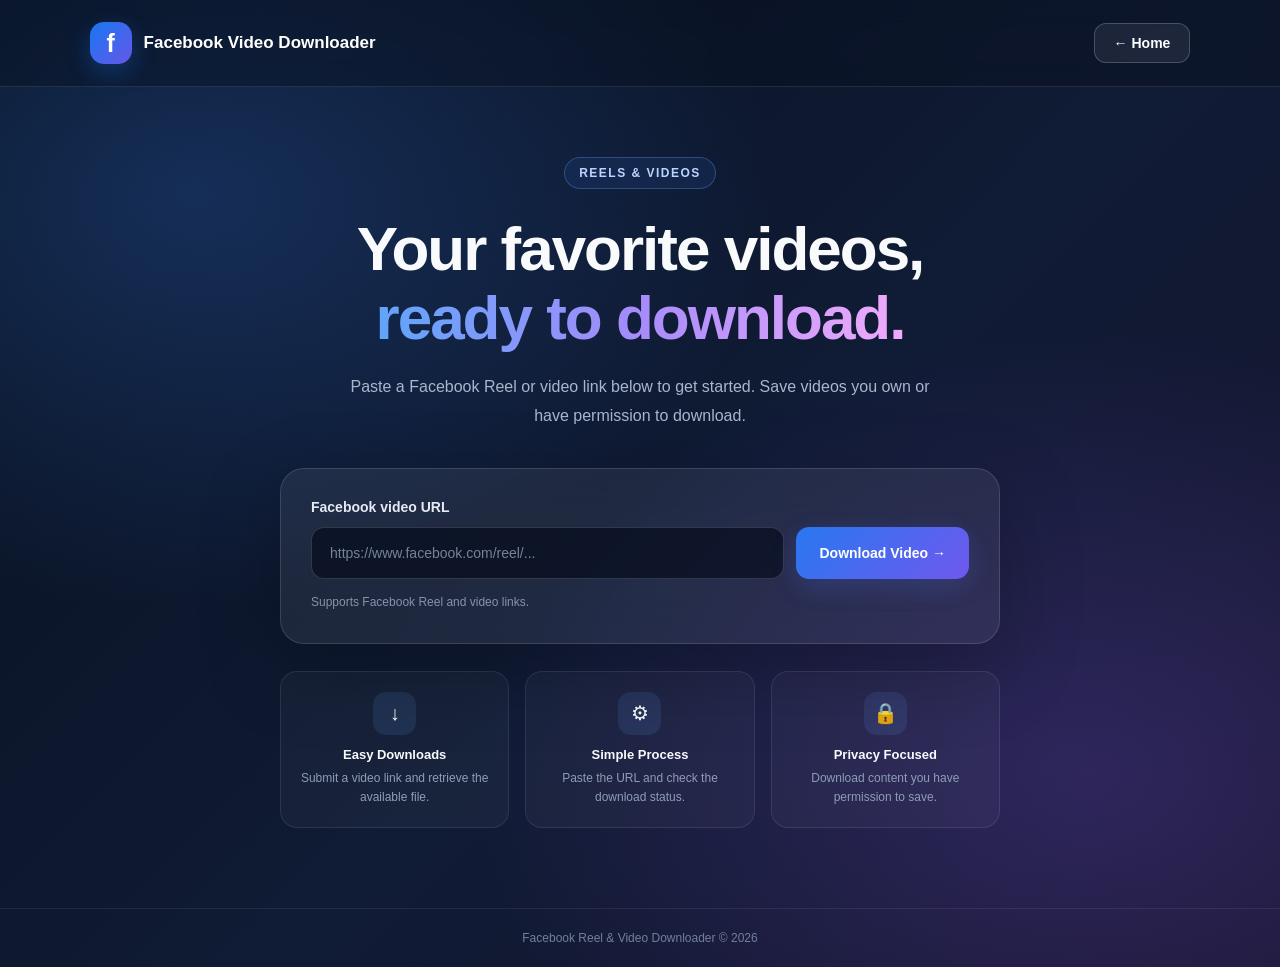
==== facebook-downloader/templates/index.html @ f5438c51 "Add files via upload" ====
<!doctype html>
<html lang="en">
  <head>
    <meta charset="UTF-8" />
    <meta name="viewport" content="width=device-width, initial-scale=1.0" />
    <title>Facebook Reel & Video Downloader</title>
    <link rel="stylesheet" href="/facebook-downloader/static/style.css" />
  </head>
  <body>
    <header class="navbar">
      <a class="brand" href="/">
        <span class="brand-icon">f</span>
        <span>Facebook Video Downloader</span>
      </a>
      <a class="home-button" href="/">&#8592; Home</a>
    </header>

    <main class="main-container">
      <div class="eyebrow">REELS &amp; VIDEOS</div>

      <h1>
        Your favorite videos,<br />
        <span>ready to download.</span>
      </h1>

      <p class="subtitle">
        Paste a Facebook Reel or video link below to get started. Save videos
        you own or have permission to download.
      </p>

      <section class="download-card">
        <form id="downloadForm">
          <label for="videoUrl">Facebook video URL</label>

          <div class="input-row">
            <input
              type="url"
              id="videoUrl"
              name="url"
              placeholder="https://www.facebook.com/reel/..."
              required
            />
            <button id="downloadButton" type="submit">
              Download Video &#8594;
            </button>
          </div>

          <p class="hint">Supports Facebook Reel and video links.</p>
        </form>

        <div id="status" class="status" role="status" aria-live="polite"></div>
      </section>

      <section class="features">
        <article class="feature">
          <div class="feature-icon">&#8595;</div>
          <div>
            <h3>Easy Downloads</h3>
            <p>Submit a video link and retrieve the available file.</p>
          </div>
        </article>

        <article class="feature">
          <div class="feature-icon">&#9881;</div>
          <div>
            <h3>Simple Process</h3>
            <p>Paste the URL and check the download status.</p>
          </div>
        </article>

        <article class="feature">
          <div class="feature-icon">&#128274;</div>
          <div>
            <h3>Privacy Focused</h3>
            <p>Download content you have permission to save.</p>
          </div>
        </article>
      </section>
    </main>

    <footer>Facebook Reel &amp; Video Downloader &copy; 2026</footer>

    <script>
      const form = document.getElementById("downloadForm");
      const urlInput = document.getElementById("videoUrl");
      const downloadButton = document.getElementById("downloadButton");
      const statusBox = document.getElementById("status");

      const API_BASE = "/facebook-downloader";

      function showStatus(message, type = "") {
        statusBox.style.display = "block";
        statusBox.className = "status " + type;
        statusBox.replaceChildren(document.createTextNode(message));
      }

      function addDownloadLink(url) {
        const link = document.createElement("a");
        link.className = "file-button";
        link.href = url;
        link.textContent = "Download File";
        statusBox.appendChild(document.createElement("br"));
        statusBox.appendChild(link);
      }

      async function readResponse(response) {
        const data = await response.json().catch(() => ({}));
        if (!response.ok) {
          throw new Error(data.error || "The request failed.");
        }
        return data;
      }

      form.addEventListener("submit", async (event) => {
        event.preventDefault();

        const url = urlInput.value.trim();
        if (!url) {
          showStatus("Please enter a Facebook video URL.", "error");
          return;
        }

        downloadButton.disabled = true;
        downloadButton.textContent = "Processing...";
        showStatus("Submitting your video link...");

        try {
          const response = await fetch(`${API_BASE}/download`, {
            method: "POST",
            headers: { "Content-Type": "application/json" },
            body: JSON.stringify({ url }),
          });

          const job = await readResponse(response);
          showStatus("Download started. Checking video status...");

          for (let attempt = 0; attempt < 100; attempt++) {
            await new Promise((resolve) => setTimeout(resolve, 2000));

            const statusResponse = await fetch(
              `${API_BASE}/status/${encodeURIComponent(job.job_id)}`,
            );
            const current = await readResponse(statusResponse);

            if (current.status === "completed") {
              showStatus(
                `Video is ready (${(current.size_bytes / 1048576).toFixed(2)} MB).`,
                "success",
              );
              addDownloadLink(
                `${API_BASE}/file/${encodeURIComponent(job.job_id)}`,
              );
              return;
            }

            if (["failed", "rejected"].includes(current.status)) {
              throw new Error(current.error || "Download failed.");
            }

            showStatus(
              current.status === "queued"
                ? "Your download is queued..."
                : "Downloading video. Please wait...",
            );
          }

          throw new Error("Download timed out. Please try again.");
        } catch (error) {
          showStatus(error.message || "Unable to process this video.", "error");
        } finally {
          downloadButton.disabled = false;
          downloadButton.textContent = "Download Video →";
        }
      });
    </script>
  </body>
</html>
---- facebook-downloader/static/style.css ----
* {
  box-sizing: border-box;
  margin: 0;
  padding: 0;
}

body {
  min-height: 100vh;
  display: flex;
  flex-direction: column;
  font-family: "Segoe UI", Arial, sans-serif;
  color: #f8fafc;
  background:
    radial-gradient(
      ellipse at 15% 20%,
      rgba(59, 130, 246, 0.24),
      transparent 38%
    ),
    radial-gradient(
      ellipse at 85% 80%,
      rgba(139, 92, 246, 0.22),
      transparent 40%
    ),
    linear-gradient(135deg, #07111f, #101b35 55%, #17152e);
}

.navbar {
  width: 100%;
  padding: 22px 7%;
  display: flex;
  justify-content: space-between;
  align-items: center;
  gap: 16px;
  border-bottom: 1px solid rgba(255, 255, 255, 0.1);
  background: rgba(8, 15, 30, 0.4);
  backdrop-filter: blur(14px);
}

.brand {
  display: flex;
  align-items: center;
  gap: 12px;
  color: #fff;
  text-decoration: none;
  font-size: 17px;
  font-weight: 700;
}

.brand-icon {
  width: 42px;
  height: 42px;
  display: grid;
  place-items: center;
  border-radius: 14px;
  background: linear-gradient(135deg, #1877f2, #6657e8);
  font-size: 25px;
  box-shadow: 0 8px 25px rgba(24, 119, 242, 0.3);
}

.home-button {
  padding: 11px 19px;
  border: 1px solid rgba(255, 255, 255, 0.2);
  border-radius: 12px;
  background: rgba(255, 255, 255, 0.07);
  color: #fff;
  text-decoration: none;
  font-size: 14px;
  font-weight: 600;
  white-space: nowrap;
  transition: 0.2s ease;
}

.home-button:hover {
  background: rgba(255, 255, 255, 0.15);
  transform: translateY(-2px);
}

.main-container {
  width: 100%;
  max-width: 1000px;
  margin: auto;
  padding: 70px 24px 80px;
  display: flex;
  flex-direction: column;
  align-items: center;
}

.eyebrow {
  padding: 8px 14px;
  margin-bottom: 25px;
  color: #bcd5ff;
  border: 1px solid rgba(96, 165, 250, 0.3);
  border-radius: 30px;
  background: rgba(59, 130, 246, 0.1);
  font-size: 12px;
  font-weight: 700;
  letter-spacing: 1.5px;
}

h1 {
  max-width: 760px;
  margin-bottom: 20px;
  text-align: center;
  font-size: clamp(36px, 6vw, 62px);
  line-height: 1.12;
  letter-spacing: -2px;
}

h1 span {
  background: linear-gradient(90deg, #60a5fa, #a78bfa, #f0abfc);
  -webkit-background-clip: text;
  background-clip: text;
  color: transparent;
}

.subtitle {
  max-width: 590px;
  margin-bottom: 38px;
  color: #a9b6cc;
  font-size: 16px;
  line-height: 1.8;
  text-align: center;
}

.download-card {
  width: 100%;
  max-width: 720px;
  padding: 30px;
  border: 1px solid rgba(255, 255, 255, 0.13);
  border-radius: 24px;
  background: rgba(255, 255, 255, 0.065);
  box-shadow: 0 25px 80px rgba(0, 0, 0, 0.25);
  backdrop-filter: blur(20px);
}

.download-card label {
  display: block;
  margin-bottom: 12px;
  color: #e5eaf5;
  font-size: 14px;
  font-weight: 600;
}

.input-row {
  display: flex;
  gap: 12px;
}

input[type="url"] {
  min-width: 0;
  flex: 1;
  padding: 17px 18px;
  border: 1px solid rgba(255, 255, 255, 0.15);
  border-radius: 13px;
  outline: none;
  background: rgba(5, 12, 27, 0.65);
  color: #fff;
  font-size: 14px;
  transition:
    border-color 0.2s,
    box-shadow 0.2s;
}

input[type="url"]::placeholder {
  color: #75839b;
}

input[type="url"]:focus {
  border-color: #60a5fa;
  box-shadow: 0 0 0 4px rgba(96, 165, 250, 0.12);
}

button {
  font: inherit;
  cursor: pointer;
}

.download-button,
#downloadButton {
  padding: 0 23px;
  border: 0;
  border-radius: 13px;
  background: linear-gradient(135deg, #2878f0, #7058ed);
  color: #fff;
  font-size: 14px;
  font-weight: 700;
  white-space: nowrap;
  box-shadow: 0 8px 25px rgba(65, 105, 225, 0.24);
  transition: 0.2s ease;
}

#downloadButton:hover {
  transform: translateY(-2px);
  box-shadow: 0 12px 30px rgba(65, 105, 225, 0.38);
}

#downloadButton:disabled {
  opacity: 0.6;
  cursor: wait;
  transform: none;
}

.hint {
  margin-top: 13px;
  color: #8594ac;
  font-size: 12px;
  line-height: 1.7;
}

.status {
  display: none;
  margin-top: 20px;
  padding: 15px 17px;
  border: 1px solid rgba(96, 165, 250, 0.2);
  border-radius: 12px;
  background: rgba(59, 130, 246, 0.1);
  color: #dbeafe;
  font-size: 14px;
  line-height: 1.6;
  overflow-wrap: anywhere;
}

.status.error {
  border-color: rgba(248, 113, 113, 0.3);
  background: rgba(239, 68, 68, 0.1);
  color: #fecaca;
}

.status.success {
  border-color: rgba(74, 222, 128, 0.3);
  background: rgba(34, 197, 94, 0.1);
  color: #bbf7d0;
}

.file-button {
  display: inline-block;
  margin-top: 12px;
  padding: 10px 15px;
  border-radius: 10px;
  background: #15803d;
  color: #fff;
  font-weight: 700;
  text-decoration: none;
}

.file-button:hover {
  background: #166534;
}

.features {
  width: 100%;
  max-width: 720px;
  display: grid;
  grid-template-columns: repeat(3, 1fr);
  gap: 16px;
  margin-top: 27px;
}

.feature {
  padding: 20px 16px;
  border: 1px solid rgba(255, 255, 255, 0.09);
  border-radius: 17px;
  background: rgba(255, 255, 255, 0.035);
  text-align: center;
}

.feature-icon {
  width: 43px;
  height: 43px;
  display: grid;
  place-items: center;
  margin: 0 auto 12px;
  border-radius: 13px;
  background: rgba(96, 165, 250, 0.12);
  font-size: 20px;
}

.feature h3 {
  margin-bottom: 7px;
  font-size: 13px;
}

.feature p {
  color: #8e9db5;
  font-size: 12px;
  line-height: 1.6;
}

footer {
  padding: 22px;
  border-top: 1px solid rgba(255, 255, 255, 0.07);
  color: #718099;
  font-size: 12px;
  text-align: center;
}

@media (max-width: 600px) {
  .navbar {
    padding: 16px 5%;
  }

  .brand {
    gap: 8px;
    font-size: 13px;
  }

  .brand-icon {
    width: 36px;
    height: 36px;
  }

  .home-button {
    padding: 10px 13px;
  }

  .main-container {
    padding: 50px 17px;
  }

  h1 {
    letter-spacing: -1px;
  }

  .subtitle {
    font-size: 14px;
  }

  .download-card {
    padding: 21px;
  }

  .input-row {
    flex-direction: column;
  }

  input[type="url"] {
    width: 100%;
    min-height: 52px;
  }

  #downloadButton {
    min-height: 52px;
  }

  .features {
    grid-template-columns: 1fr;
  }

  .feature {
    display: flex;
    align-items: center;
    gap: 14px;
    text-align: left;
  }

  .feature-icon {
    flex-shrink: 0;
    margin: 0;
  }
}
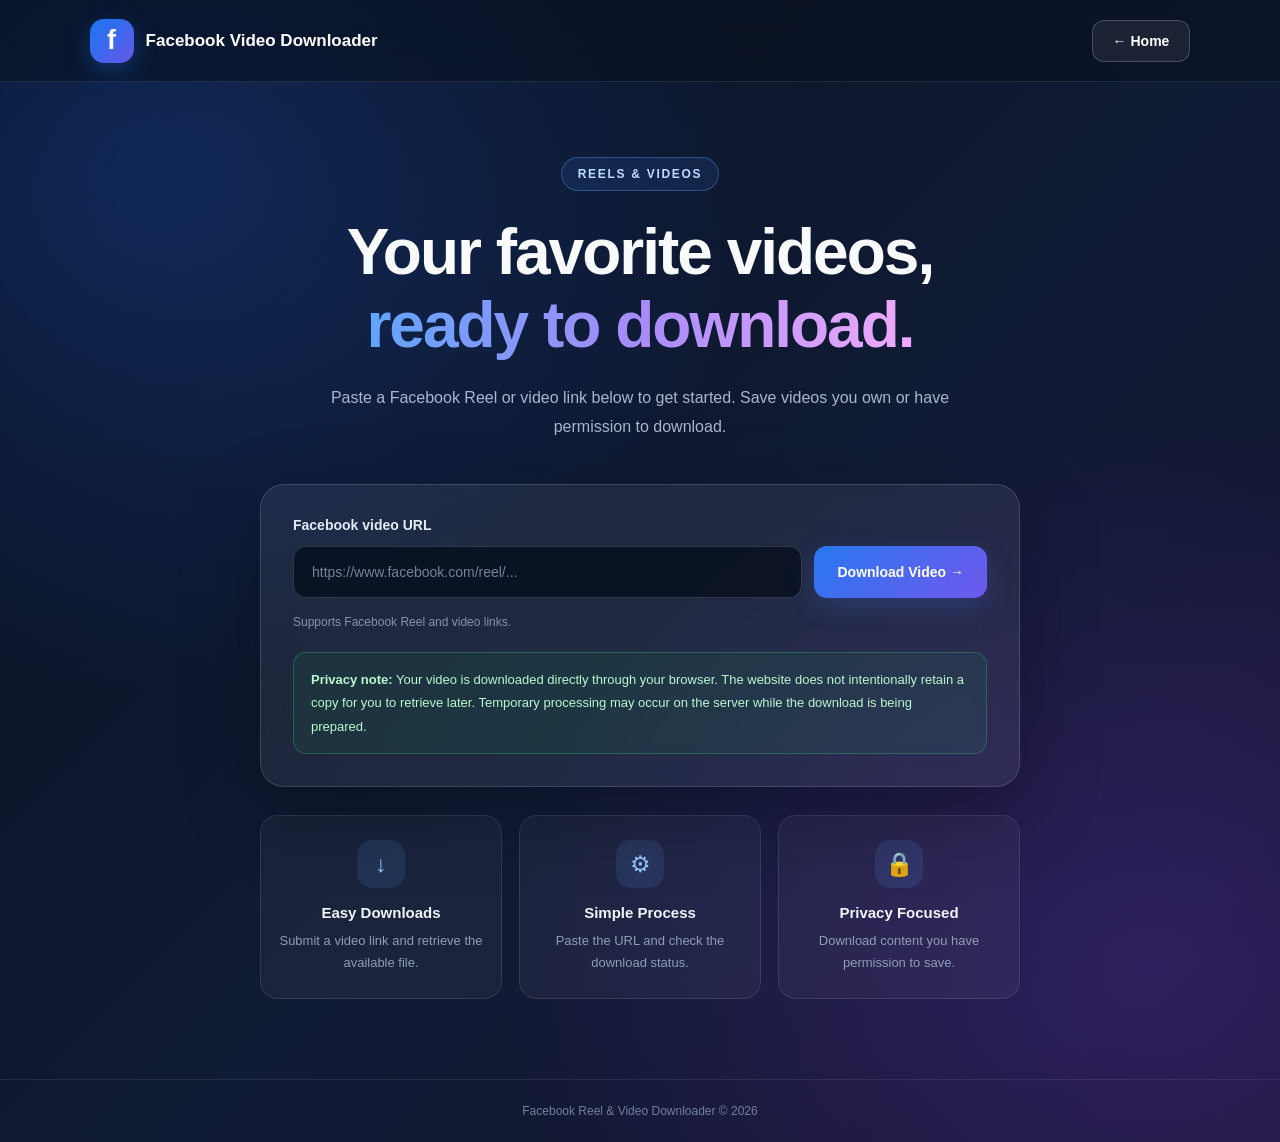
==== commit c02ca9df: "Update index.html" ====
--- a/facebook-downloader/templates/index.html
+++ b/facebook-downloader/templates/index.html
@@ -1,177 +1,572 @@
-<!doctype html>
+<!DOCTYPE html>
 <html lang="en">
-  <head>
-    <meta charset="UTF-8" />
-    <meta name="viewport" content="width=device-width, initial-scale=1.0" />
+<head>
+    <meta charset="UTF-8">
+    <meta name="viewport" content="width=device-width, initial-scale=1.0">
     <title>Facebook Reel & Video Downloader</title>
-    <link rel="stylesheet" href="/facebook-downloader/static/style.css" />
-  </head>
-  <body>
+
+    <style>
+        * {
+            box-sizing: border-box;
+            margin: 0;
+            padding: 0;
+        }
+
+        body {
+            min-height: 100vh;
+            display: flex;
+            flex-direction: column;
+            font-family: "Segoe UI", Arial, sans-serif;
+            color: #f8fafc;
+            background:
+                radial-gradient(ellipse at 12% 15%, rgba(37, 99, 235, .25), transparent 38%),
+                radial-gradient(ellipse at 90% 85%, rgba(124, 58, 237, .24), transparent 40%),
+                linear-gradient(135deg, #07111f, #101b35 55%, #17152e);
+        }
+
+        .navbar {
+            width: 100%;
+            min-height: 82px;
+            padding: 18px 7%;
+            display: flex;
+            align-items: center;
+            justify-content: space-between;
+            gap: 20px;
+            border-bottom: 1px solid rgba(255, 255, 255, .1);
+            background: rgba(8, 15, 30, .55);
+            backdrop-filter: blur(16px);
+        }
+
+        .brand {
+            display: flex;
+            align-items: center;
+            gap: 12px;
+            color: #fff;
+            text-decoration: none;
+            font-size: 17px;
+            font-weight: 700;
+        }
+
+        .brand-icon {
+            width: 44px;
+            height: 44px;
+            display: grid;
+            place-items: center;
+            border-radius: 14px;
+            background: linear-gradient(135deg, #1877f2, #6657e8);
+            box-shadow: 0 8px 25px rgba(24, 119, 242, .3);
+            font-size: 27px;
+            font-weight: 800;
+        }
+
+        .home-button {
+            padding: 12px 20px;
+            border: 1px solid rgba(255, 255, 255, .2);
+            border-radius: 12px;
+            background: rgba(255, 255, 255, .07);
+            color: #fff;
+            text-decoration: none;
+            font-size: 14px;
+            font-weight: 600;
+            white-space: nowrap;
+            transition: .2s ease;
+        }
+
+        .home-button:hover {
+            background: rgba(255, 255, 255, .16);
+            transform: translateY(-2px);
+        }
+
+        .main-container {
+            width: 100%;
+            max-width: 1050px;
+            margin: auto;
+            padding: 75px 24px 80px;
+            display: flex;
+            flex-direction: column;
+            align-items: center;
+        }
+
+        .eyebrow {
+            display: inline-block;
+            padding: 9px 16px;
+            margin-bottom: 25px;
+            border: 1px solid rgba(96, 165, 250, .35);
+            border-radius: 30px;
+            background: rgba(59, 130, 246, .12);
+            color: #bfdbfe;
+            font-size: 12px;
+            font-weight: 700;
+            letter-spacing: 1.7px;
+        }
+
+        h1 {
+            max-width: 800px;
+            margin-bottom: 22px;
+            text-align: center;
+            font-size: clamp(36px, 6vw, 64px);
+            line-height: 1.14;
+            letter-spacing: -2px;
+        }
+
+        h1 span {
+            background: linear-gradient(90deg, #60a5fa, #a78bfa, #f0abfc);
+            -webkit-background-clip: text;
+            background-clip: text;
+            color: transparent;
+        }
+
+        .subtitle {
+            max-width: 650px;
+            margin-bottom: 42px;
+            color: #a9b6cc;
+            font-size: 16px;
+            line-height: 1.8;
+            text-align: center;
+        }
+
+        .download-card {
+            width: 100%;
+            max-width: 760px;
+            padding: 32px;
+            border: 1px solid rgba(255, 255, 255, .14);
+            border-radius: 24px;
+            background: rgba(255, 255, 255, .065);
+            box-shadow: 0 25px 80px rgba(0, 0, 0, .28);
+            backdrop-filter: blur(20px);
+        }
+
+        .download-card label {
+            display: block;
+            margin-bottom: 13px;
+            color: #e5eaf5;
+            font-size: 14px;
+            font-weight: 700;
+        }
+
+        .input-row {
+            display: flex;
+            gap: 12px;
+        }
+
+        input[type="url"] {
+            flex: 1;
+            min-width: 0;
+            padding: 17px 18px;
+            border: 1px solid rgba(255, 255, 255, .16);
+            border-radius: 13px;
+            outline: none;
+            background: rgba(5, 12, 27, .75);
+            color: #fff;
+            font-size: 14px;
+            transition: border-color .2s, box-shadow .2s;
+        }
+
+        input[type="url"]::placeholder {
+            color: #75839b;
+        }
+
+        input[type="url"]:focus {
+            border-color: #60a5fa;
+            box-shadow: 0 0 0 4px rgba(96, 165, 250, .12);
+        }
+
+        #downloadButton {
+            padding: 0 23px;
+            border: 0;
+            border-radius: 13px;
+            background: linear-gradient(135deg, #2878f0, #7058ed);
+            color: #fff;
+            font-size: 14px;
+            font-weight: 700;
+            white-space: nowrap;
+            cursor: pointer;
+            box-shadow: 0 8px 25px rgba(65, 105, 225, .25);
+            transition: .2s ease;
+        }
+
+        #downloadButton:hover {
+            transform: translateY(-2px);
+            box-shadow: 0 12px 30px rgba(65, 105, 225, .4);
+        }
+
+        #downloadButton:disabled {
+            opacity: .6;
+            cursor: wait;
+            transform: none;
+        }
+
+        .hint {
+            margin-top: 14px;
+            color: #8594ac;
+            font-size: 12px;
+            line-height: 1.7;
+        }
+
+        .privacy-note {
+            margin-top: 20px;
+            padding: 15px 17px;
+            border: 1px solid rgba(74, 222, 128, .25);
+            border-radius: 13px;
+            background: rgba(34, 197, 94, .08);
+            color: #bbf7d0;
+            font-size: 13px;
+            line-height: 1.8;
+        }
+
+        .status {
+            display: none;
+            margin-top: 22px;
+            padding: 16px 18px;
+            border: 1px solid rgba(96, 165, 250, .22);
+            border-radius: 13px;
+            background: rgba(59, 130, 246, .1);
+            color: #dbeafe;
+            font-size: 14px;
+            line-height: 1.7;
+            overflow-wrap: anywhere;
+        }
+
+        .status.error {
+            border-color: rgba(248, 113, 113, .3);
+            background: rgba(239, 68, 68, .1);
+            color: #fecaca;
+        }
+
+        .status.success {
+            border-color: rgba(74, 222, 128, .3);
+            background: rgba(34, 197, 94, .1);
+            color: #bbf7d0;
+        }
+
+        .file-button {
+            display: inline-block;
+            margin-top: 13px;
+            padding: 12px 18px;
+            border-radius: 10px;
+            background: linear-gradient(135deg, #15803d, #16a34a);
+            color: #fff;
+            font-weight: 700;
+            text-decoration: none;
+        }
+
+        .file-button:hover {
+            background: #166534;
+        }
+
+        .features {
+            width: 100%;
+            max-width: 760px;
+            display: grid;
+            grid-template-columns: repeat(3, minmax(0, 1fr));
+            gap: 17px;
+            margin-top: 28px;
+        }
+
+        .feature {
+            padding: 24px 18px;
+            border: 1px solid rgba(255, 255, 255, .1);
+            border-radius: 18px;
+            background: rgba(255, 255, 255, .045);
+            text-align: center;
+            transition: transform .2s, background .2s;
+        }
+
+        .feature:hover {
+            transform: translateY(-4px);
+            background: rgba(255, 255, 255, .075);
+        }
+
+        .feature-icon {
+            width: 48px;
+            height: 48px;
+            display: grid;
+            place-items: center;
+            margin: 0 auto 16px;
+            border-radius: 15px;
+            background: rgba(96, 165, 250, .13);
+            color: #93c5fd;
+            font-size: 23px;
+        }
+
+        .feature h3 {
+            margin-bottom: 9px;
+            color: #f1f5f9;
+            font-size: 15px;
+        }
+
+        .feature p {
+            color: #8e9db5;
+            font-size: 13px;
+            line-height: 1.7;
+        }
+
+        footer {
+            padding: 24px 16px;
+            border-top: 1px solid rgba(255, 255, 255, .08);
+            color: #718099;
+            font-size: 12px;
+            text-align: center;
+        }
+
+        @media (max-width: 650px) {
+            .navbar {
+                min-height: 70px;
+                padding: 14px 5%;
+            }
+
+            .brand {
+                gap: 9px;
+                font-size: 13px;
+            }
+
+            .brand-icon {
+                width: 38px;
+                height: 38px;
+                font-size: 23px;
+            }
+
+            .home-button {
+                padding: 10px 13px;
+                font-size: 12px;
+            }
+
+            .main-container {
+                padding: 52px 17px;
+            }
+
+            h1 {
+                letter-spacing: -1px;
+            }
+
+            .subtitle {
+                font-size: 14px;
+            }
+
+            .download-card {
+                padding: 22px;
+            }
+
+            .input-row {
+                flex-direction: column;
+            }
+
+            input[type="url"] {
+                width: 100%;
+                min-height: 52px;
+            }
+
+            #downloadButton {
+                min-height: 52px;
+            }
+
+            .features {
+                grid-template-columns: 1fr;
+            }
+
+            .feature {
+                display: flex;
+                align-items: center;
+                gap: 16px;
+                text-align: left;
+            }
+
+            .feature-icon {
+                flex-shrink: 0;
+                margin: 0;
+            }
+        }
+    </style>
+</head>
+
+<body>
     <header class="navbar">
-      <a class="brand" href="/">
-        <span class="brand-icon">f</span>
-        <span>Facebook Video Downloader</span>
-      </a>
-      <a class="home-button" href="/">&#8592; Home</a>
+        <a class="brand" href="/">
+            <span class="brand-icon">f</span>
+            <span>Facebook Video Downloader</span>
+        </a>
+        <a class="home-button" href="/">&#8592; Home</a>
     </header>
 
     <main class="main-container">
-      <div class="eyebrow">REELS &amp; VIDEOS</div>
-
-      <h1>
-        Your favorite videos,<br />
-        <span>ready to download.</span>
-      </h1>
-
-      <p class="subtitle">
-        Paste a Facebook Reel or video link below to get started. Save videos
-        you own or have permission to download.
-      </p>
-
-      <section class="download-card">
-        <form id="downloadForm">
-          <label for="videoUrl">Facebook video URL</label>
-
-          <div class="input-row">
-            <input
-              type="url"
-              id="videoUrl"
-              name="url"
-              placeholder="https://www.facebook.com/reel/..."
-              required
-            />
-            <button id="downloadButton" type="submit">
-              Download Video &#8594;
-            </button>
-          </div>
-
-          <p class="hint">Supports Facebook Reel and video links.</p>
-        </form>
-
-        <div id="status" class="status" role="status" aria-live="polite"></div>
-      </section>
-
-      <section class="features">
-        <article class="feature">
-          <div class="feature-icon">&#8595;</div>
-          <div>
-            <h3>Easy Downloads</h3>
-            <p>Submit a video link and retrieve the available file.</p>
-          </div>
-        </article>
-
-        <article class="feature">
-          <div class="feature-icon">&#9881;</div>
-          <div>
-            <h3>Simple Process</h3>
-            <p>Paste the URL and check the download status.</p>
-          </div>
-        </article>
-
-        <article class="feature">
-          <div class="feature-icon">&#128274;</div>
-          <div>
-            <h3>Privacy Focused</h3>
-            <p>Download content you have permission to save.</p>
-          </div>
-        </article>
-      </section>
+        <div class="eyebrow">REELS &amp; VIDEOS</div>
+
+        <h1>
+            Your favorite videos,<br>
+            <span>ready to download.</span>
+        </h1>
+
+        <p class="subtitle">
+            Paste a Facebook Reel or video link below to get started.
+            Save videos you own or have permission to download.
+        </p>
+
+        <section class="download-card">
+            <form id="downloadForm">
+                <label for="videoUrl">Facebook video URL</label>
+
+                <div class="input-row">
+                    <input
+                        type="url"
+                        id="videoUrl"
+                        name="url"
+                        placeholder="https://www.facebook.com/reel/..."
+                        required
+                    >
+                    <button id="downloadButton" type="submit">
+                        Download Video &#8594;
+                    </button>
+                </div>
+
+                <p class="hint">
+                    Supports Facebook Reel and video links.
+                </p>
+            </form>
+
+            <div class="privacy-note">
+                <strong>Privacy note:</strong> Your video is downloaded directly
+                through your browser. The website does not intentionally retain
+                a copy for you to retrieve later. Temporary processing may occur
+                on the server while the download is being prepared.
+            </div>
+
+            <div id="status" class="status" role="status" aria-live="polite"></div>
+        </section>
+
+        <section class="features">
+            <article class="feature">
+                <div class="feature-icon">&#8595;</div>
+                <div>
+                    <h3>Easy Downloads</h3>
+                    <p>Submit a video link and retrieve the available file.</p>
+                </div>
+            </article>
+
+            <article class="feature">
+                <div class="feature-icon">&#9881;</div>
+                <div>
+                    <h3>Simple Process</h3>
+                    <p>Paste the URL and check the download status.</p>
+                </div>
+            </article>
+
+            <article class="feature">
+                <div class="feature-icon">&#128274;</div>
+                <div>
+                    <h3>Privacy Focused</h3>
+                    <p>Download content you have permission to save.</p>
+                </div>
+            </article>
+        </section>
     </main>
 
-    <footer>Facebook Reel &amp; Video Downloader &copy; 2026</footer>
+    <footer>
+        Facebook Reel &amp; Video Downloader &copy; 2026
+    </footer>
 
     <script>
-      const form = document.getElementById("downloadForm");
-      const urlInput = document.getElementById("videoUrl");
-      const downloadButton = document.getElementById("downloadButton");
-      const statusBox = document.getElementById("status");
-
-      const API_BASE = "/facebook-downloader";
-
-      function showStatus(message, type = "") {
-        statusBox.style.display = "block";
-        statusBox.className = "status " + type;
-        statusBox.replaceChildren(document.createTextNode(message));
-      }
-
-      function addDownloadLink(url) {
-        const link = document.createElement("a");
-        link.className = "file-button";
-        link.href = url;
-        link.textContent = "Download File";
-        statusBox.appendChild(document.createElement("br"));
-        statusBox.appendChild(link);
-      }
-
-      async function readResponse(response) {
-        const data = await response.json().catch(() => ({}));
-        if (!response.ok) {
-          throw new Error(data.error || "The request failed.");
-        }
-        return data;
-      }
-
-      form.addEventListener("submit", async (event) => {
-        event.preventDefault();
-
-        const url = urlInput.value.trim();
-        if (!url) {
-          showStatus("Please enter a Facebook video URL.", "error");
-          return;
-        }
-
-        downloadButton.disabled = true;
-        downloadButton.textContent = "Processing...";
-        showStatus("Submitting your video link...");
-
-        try {
-          const response = await fetch(`${API_BASE}/download`, {
-            method: "POST",
-            headers: { "Content-Type": "application/json" },
-            body: JSON.stringify({ url }),
-          });
-
-          const job = await readResponse(response);
-          showStatus("Download started. Checking video status...");
-
-          for (let attempt = 0; attempt < 100; attempt++) {
-            await new Promise((resolve) => setTimeout(resolve, 2000));
-
-            const statusResponse = await fetch(
-              `${API_BASE}/status/${encodeURIComponent(job.job_id)}`,
-            );
-            const current = await readResponse(statusResponse);
-
-            if (current.status === "completed") {
-              showStatus(
-                `Video is ready (${(current.size_bytes / 1048576).toFixed(2)} MB).`,
-                "success",
-              );
-              addDownloadLink(
-                `${API_BASE}/file/${encodeURIComponent(job.job_id)}`,
-              );
-              return;
-            }
-
-            if (["failed", "rejected"].includes(current.status)) {
-              throw new Error(current.error || "Download failed.");
-            }
-
-            showStatus(
-              current.status === "queued"
-                ? "Your download is queued..."
-                : "Downloading video. Please wait...",
-            );
-          }
-
-          throw new Error("Download timed out. Please try again.");
-        } catch (error) {
-          showStatus(error.message || "Unable to process this video.", "error");
-        } finally {
-          downloadButton.disabled = false;
-          downloadButton.textContent = "Download Video →";
-        }
-      });
+        const form = document.getElementById("downloadForm");
+        const urlInput = document.getElementById("videoUrl");
+        const downloadButton = document.getElementById("downloadButton");
+        const statusBox = document.getElementById("status");
+
+        const API_BASE = "/facebook-downloader";
+
+        function showStatus(message, type = "") {
+            statusBox.style.display = "block";
+            statusBox.className = "status " + type;
+            statusBox.replaceChildren(document.createTextNode(message));
+        }
+
+        function addDownloadLink(url) {
+            const link = document.createElement("a");
+            link.className = "file-button";
+            link.href = url;
+            link.textContent = "Download File";
+            statusBox.appendChild(document.createElement("br"));
+            statusBox.appendChild(link);
+        }
+
+        async function readResponse(response) {
+            const data = await response.json().catch(() => ({}));
+
+            if (!response.ok) {
+                throw new Error(data.error || "The request failed.");
+            }
+
+            return data;
+        }
+
+        form.addEventListener("submit", async (event) => {
+            event.preventDefault();
+
+            const url = urlInput.value.trim();
+
+            if (!url) {
+                showStatus("Please enter a Facebook video URL.", "error");
+                return;
+            }
+
+            downloadButton.disabled = true;
+            downloadButton.textContent = "Processing...";
+            showStatus("Submitting your video link...");
+
+            try {
+                const response = await fetch(`${API_BASE}/download`, {
+                    method: "POST",
+                    headers: {
+                        "Content-Type": "application/json"
+                    },
+                    body: JSON.stringify({ url })
+                });
+
+                const job = await readResponse(response);
+                showStatus("Download started. Checking video status...");
+
+                for (let attempt = 0; attempt < 100; attempt++) {
+                    await new Promise(resolve => setTimeout(resolve, 2000));
+
+                    const statusResponse = await fetch(
+                        `${API_BASE}/status/${encodeURIComponent(job.job_id)}`
+                    );
+
+                    const current = await readResponse(statusResponse);
+
+                    if (current.status === "completed") {
+                        showStatus(
+                            `Video is ready (${(current.size_bytes / 1048576).toFixed(2)} MB).`,
+                            "success"
+                        );
+
+                        addDownloadLink(
+                            `${API_BASE}/file/${encodeURIComponent(job.job_id)}`
+                        );
+                        return;
+                    }
+
+                    if (["failed", "rejected"].includes(current.status)) {
+                        throw new Error(current.error || "Download failed.");
+                    }
+
+                    showStatus(
+                        current.status === "queued"
+                            ? "Your download is queued..."
+                            : "Downloading video. Please wait..."
+                    );
+                }
+
+                throw new Error("Download timed out. Please try again.");
+
+            } catch (error) {
+                showStatus(
+                    error.message || "Unable to process this video.",
+                    "error"
+                );
+            } finally {
+                downloadButton.disabled = false;
+                downloadButton.textContent = "Download Video →";
+            }
+        });
     </script>
-  </body>
+</body>
 </html>
